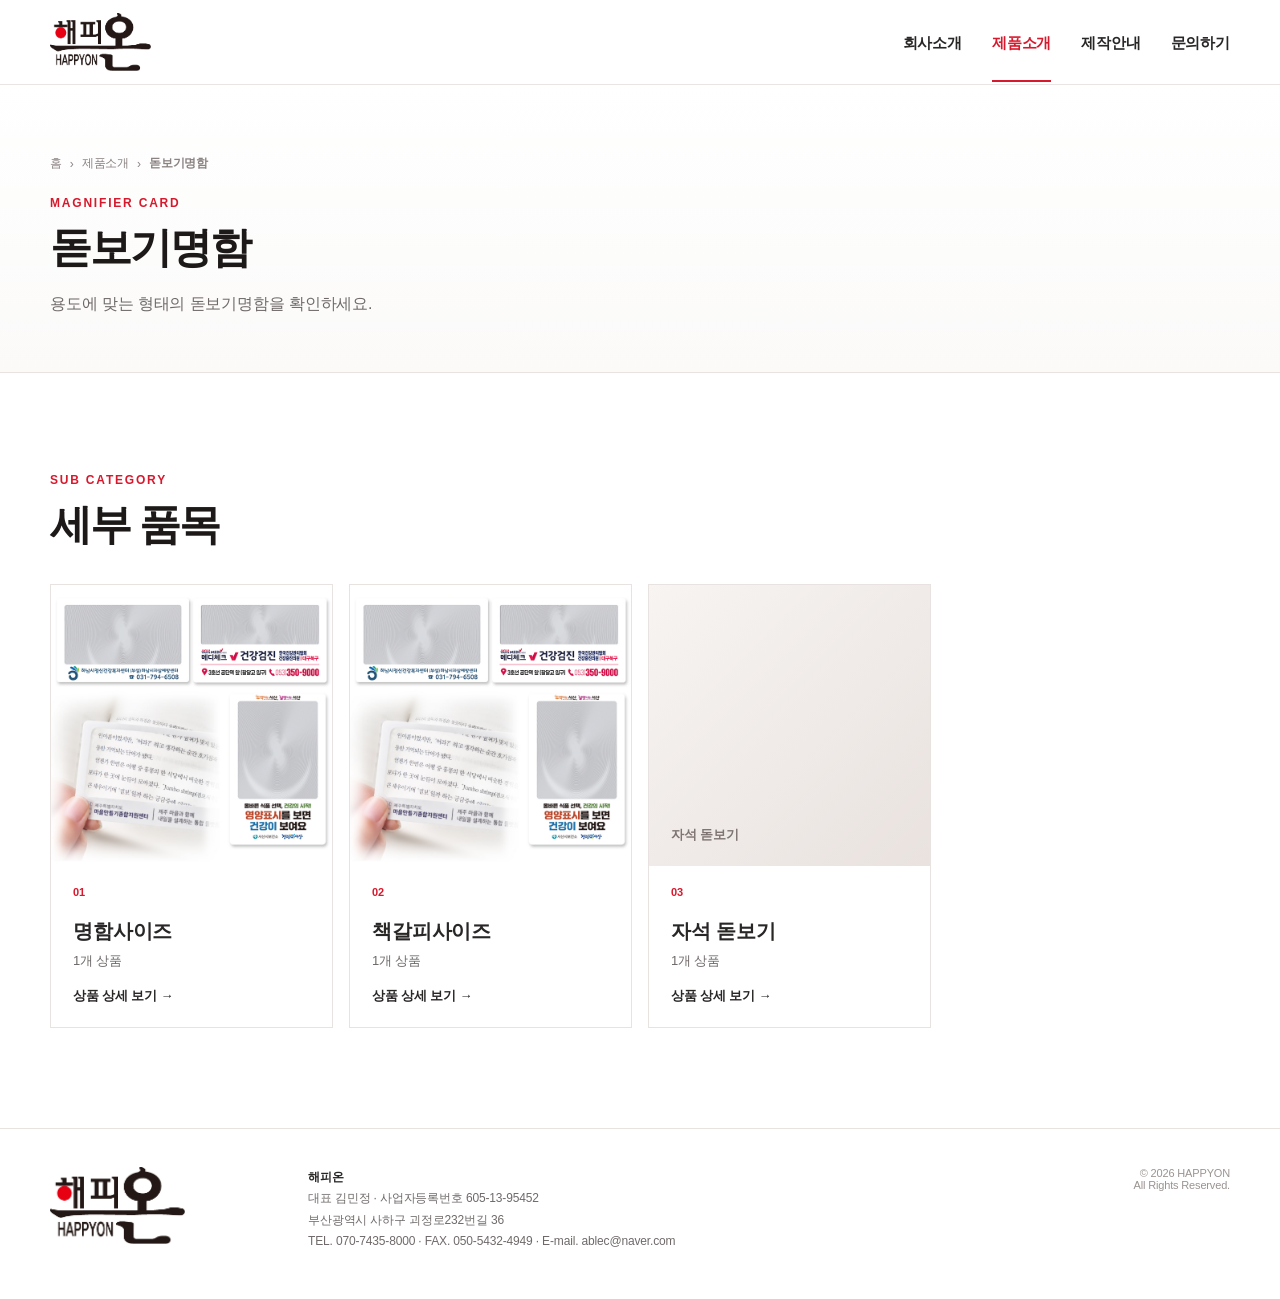
==== category.html @ 455ff4e4 "Add files via upload" ====
<!doctype html>
<html lang="ko">
<head>
  <meta charset="utf-8">
  <meta name="viewport" content="width=device-width,initial-scale=1">
  <title>제품 카테고리 | 해피온</title>
  <meta name="description" content="해피온 제품 카테고리">
  <link rel="icon" href="assets/images/logo.png">
  <link rel="stylesheet" href="assets/css/style.css">
</head>
<body>
<div id="site-header"></div>

<main>
  <section class="sub-hero">
    <div class="container">
      <div class="breadcrumbs" id="breadcrumbs"></div>
      <p class="eyebrow" id="cat-eyebrow">PRODUCTS</p>
      <h1 id="cat-title">제품</h1>
      <p id="cat-desc"></p>
    </div>
  </section>

  <section class="section" id="sub-section">
    <div class="container">
      <div class="section-head">
        <div>
          <p class="eyebrow">SUB CATEGORY</p>
          <h2>세부 품목</h2>
        </div>
      </div>
      <div class="subcategory-grid" id="subcategory-list"></div>
    </div>
  </section>

  <section class="section soft" id="list-section">
    <div class="container">
      <div class="section-head">
        <div>
          <p class="eyebrow">PRODUCT LIST</p>
          <h2 id="list-title">등록 상품</h2>
        </div>
        <a class="text-link" id="back-cat" href="#">전체 세부 품목 보기 →</a>
      </div>
      <div class="product-grid" id="category-products"></div>
    </div>
  </section>
</main>

<div id="site-footer"></div>

<script src="data/seed.js"></script>
<script src="assets/js/app.js"></script>
<script>
(async()=>{
  const d = await H.load();
  H.headerFooter(d.site,'products');

  const cid = H.q('category');
  const sid = H.q('sub');
  const c = d.categories.find(x=>x.id===cid) || d.categories[0];
  const s = (c.subs||[]).find(x=>x.id===sid);

  document.title = (s ? s.label+' | ' : '') + c.label + ' | 해피온';
  document.getElementById('cat-eyebrow').textContent = c.eyebrow || 'PRODUCTS';
  document.getElementById('cat-title').textContent = s ? s.label : c.label;
  document.getElementById('cat-desc').textContent = s
    ? `${c.label} > ${s.label}에 등록된 상품입니다.`
    : c.desc;

  document.getElementById('breadcrumbs').innerHTML =
    `<a href="index.html">홈</a><span>›</span>
     <a href="products.html">제품소개</a><span>›</span>
     ${s
       ? `<a href="category.html?category=${encodeURIComponent(c.id)}">${H.esc(c.label)}</a><span>›</span><strong>${H.esc(s.label)}</strong>`
       : `<strong>${H.esc(c.label)}</strong>`}`;

  const subsec = document.getElementById('sub-section');
  const listsec = document.getElementById('list-section');
  const back = document.getElementById('back-cat');

  if(s){
    // 여러 상품이 있는 세부 품목에서만 이 화면을 사용
    subsec.style.display = 'none';
    listsec.style.display = '';
    back.href = `category.html?category=${encodeURIComponent(c.id)}`;
    document.getElementById('list-title').textContent = s.label;

    const list = d.products.filter(p =>
      p.published !== false &&
      p.category === c.id &&
      p.subcategory === s.id
    );
    document.getElementById('category-products').innerHTML =
      list.map(H.productCard).join('') ||
      '<div class="empty">아직 등록된 상품이 없습니다.</div>';
  }else{
    // 대분류 화면에서는 세부 품목만 보여주고,
    // 상품이 1개면 상세페이지로 바로 연결한다.
    listsec.style.display = 'none';

    document.getElementById('subcategory-list').innerHTML =
      (c.subs||[]).map((x,i)=>{
        const items = d.products.filter(p =>
          p.published !== false &&
          p.category === c.id &&
          p.subcategory === x.id
        );

        const n = items.length;
        const first = items[0];

        let href = '#';
        let actionText = '상품 준비중';

        if(n === 1){
          href = `product.html?id=${encodeURIComponent(first.id)}`;
          actionText = '상품 상세 보기 →';
        }else if(n > 1){
          href = `category.html?category=${encodeURIComponent(c.id)}&sub=${encodeURIComponent(x.id)}`;
          actionText = `${n}개 상품 보기 →`;
        }

        const thumb = first && first.hero_image
          ? `<img src="${H.esc(first.hero_image.replace(/^\//,''))}" alt="${H.esc(x.label)}">`
          : `<div class="subcategory-placeholder"><span>${H.esc(x.label)}</span></div>`;

        return `
          <a class="subcategory-card subcategory-card-with-image ${n===0?'is-empty':''}" href="${href}">
            <div class="subcategory-media">${thumb}</div>
            <div class="subcategory-content">
              <span class="tag">${String(i+1).padStart(2,'0')}</span>
              <h3>${H.esc(x.label)}</h3>
              <span class="count">${n}개 상품</span>
              <span class="subcategory-action">${actionText}</span>
            </div>
          </a>`;
      }).join('');
  }
})();
</script>
</body>
</html>
---- assets/css/style.css ----
:root{
  --ink:#1d1919; --text:#292626; --muted:#6f6a69; --line:#e8e3e1;
  --soft:#f7f5f4; --paper:#fff; --accent:#d7192d; --warm:#2d201e;
  --max:1180px; --shadow:0 18px 50px rgba(35,24,22,.08);
}
*{box-sizing:border-box} html{scroll-behavior:smooth} body{margin:0;font-family:-apple-system,BlinkMacSystemFont,"Segoe UI","Noto Sans KR","Malgun Gothic",sans-serif;color:var(--text);background:#fff;letter-spacing:-.01em} a{text-decoration:none;color:inherit} img{max-width:100%;display:block} button,input,select,textarea{font:inherit}.container{width:min(var(--max),calc(100% - 40px));margin:auto}
.site-header{position:sticky;top:0;z-index:50;background:rgba(255,255,255,.96);backdrop-filter:blur(14px);border-bottom:1px solid rgba(232,227,225,.9)}.header-inner{height:84px;display:flex;align-items:center;justify-content:space-between;gap:28px}.brand img{height:58px;width:auto}.main-nav{display:flex;align-items:center;gap:30px;font-size:15px;font-weight:650}.main-nav a{padding:31px 0 27px;border-bottom:2px solid transparent}.main-nav a:hover,.main-nav a.active{color:var(--accent);border-color:var(--accent)}.mobile-menu{display:none;border:0;background:none;font-size:26px;cursor:pointer}
.eyebrow{font-size:12px;letter-spacing:.15em;font-weight:800;color:var(--accent);margin:0 0 14px}.hero{padding:76px 0 68px;overflow:hidden}.hero-grid{display:grid;grid-template-columns:1.07fr .93fr;gap:64px;align-items:center}.hero h1{font-size:clamp(46px,6vw,78px);line-height:1.06;letter-spacing:-.06em;margin:0;font-weight:780;color:var(--ink)}.hero-desc{font-size:18px;line-height:1.8;color:var(--muted);max-width:630px;margin:26px 0 0}.hero-actions{display:flex;gap:10px;margin-top:32px}.btn{display:inline-flex;align-items:center;justify-content:center;min-height:48px;padding:0 22px;border:1px solid var(--warm);font-weight:700;font-size:14px;transition:.2s}.btn.primary{background:var(--warm);color:#fff}.btn.primary:hover{background:#130d0c}.btn.ghost{background:#fff}.btn.ghost:hover{background:var(--soft)}
.hero-panel{position:relative;min-height:450px;background:var(--soft);border:1px solid var(--line);padding:28px;display:grid;grid-template-columns:1fr 1fr;grid-template-rows:1.2fr .8fr;gap:14px}.hero-panel:after{content:"HAPPYON";position:absolute;right:-12px;bottom:-26px;font-size:86px;font-weight:900;letter-spacing:-.08em;color:rgba(45,32,30,.055)}.hero-tile{background:#fff;border:1px solid var(--line);padding:22px;display:flex;flex-direction:column;justify-content:space-between;min-height:150px}.hero-tile.big{grid-row:1/3}.hero-tile .num{font-size:12px;color:var(--accent);font-weight:800}.hero-tile h3{margin:30px 0 5px;font-size:22px;letter-spacing:-.04em}.hero-tile p{margin:0;color:var(--muted);font-size:13px}.hero-tile.big h3{font-size:30px}.hero-tile.big .circle{width:96px;height:96px;border-radius:50%;border:22px solid var(--warm);position:relative}.hero-tile.big .circle:before{content:"";position:absolute;width:22px;height:22px;border-radius:50%;background:var(--accent);left:-50px;top:15px}
.trust{border-top:1px solid var(--line);border-bottom:1px solid var(--line)}.trust-grid{display:grid;grid-template-columns:repeat(4,1fr)}.trust-item{padding:25px 28px;border-right:1px solid var(--line)}.trust-item:last-child{border-right:0}.trust-item strong{font-size:13px;color:var(--ink);display:block}.trust-item span{display:block;margin-top:7px;color:var(--muted);font-size:13px}
.section{padding:100px 0}.section.soft{background:var(--soft)}.section-head{display:flex;align-items:flex-end;justify-content:space-between;gap:32px;margin-bottom:34px}.section h2,.sub-hero h1{font-size:42px;letter-spacing:-.05em;line-height:1.15;margin:0;color:var(--ink)}.section-intro{margin:0;max-width:580px;color:var(--muted);line-height:1.75}.text-link{font-size:14px;font-weight:750;color:var(--accent);white-space:nowrap}
.category-grid{display:grid;grid-template-columns:repeat(5,1fr);gap:15px}.category-card{background:#fff;border:1px solid var(--line);min-height:255px;padding:24px;display:flex;flex-direction:column;justify-content:space-between;transition:.22s}.category-card:hover{transform:translateY(-4px);box-shadow:var(--shadow);border-color:#d8cfcc}.category-card .index{font-size:12px;font-weight:800;color:var(--accent)}.category-card h3{font-size:22px;margin:40px 0 7px;letter-spacing:-.04em}.category-card p{font-size:13px;line-height:1.6;color:var(--muted);margin:0}.category-card .arrow{margin-top:22px;font-weight:800}
.about-grid{display:grid;grid-template-columns:.85fr 1.15fr;gap:80px;align-items:start}.about-number{font-size:86px;font-weight:850;letter-spacing:-.08em;color:var(--warm);line-height:1}.about-number small{display:block;font-size:13px;letter-spacing:.12em;color:var(--accent);margin-bottom:12px}.about-copy p{font-size:18px;line-height:1.9;margin:0;color:#4b4544}.about-copy p+p{margin-top:14px}.info-list{margin-top:34px;border-top:1px solid var(--line)}.info-row{display:grid;grid-template-columns:130px 1fr;border-bottom:1px solid var(--line);padding:15px 0;font-size:14px}.info-row dt{font-weight:750}.info-row dd{margin:0;color:var(--muted)}
.sub-hero{padding:70px 0 54px;border-bottom:1px solid var(--line);background:linear-gradient(180deg,#fff,#fbfaf9)}.sub-hero p:last-child{max-width:680px;color:var(--muted);line-height:1.75;margin:18px 0 0}.breadcrumbs{display:flex;align-items:center;gap:8px;flex-wrap:wrap;font-size:12px;color:#8a8381;margin-bottom:24px}.breadcrumbs a:hover{color:var(--accent)}
.products-toolbar{display:flex;gap:12px;align-items:center;justify-content:space-between;margin-bottom:26px}.search-box{position:relative;max-width:370px;width:100%}.search-box input{width:100%;height:46px;border:1px solid var(--line);padding:0 15px;background:#fff;outline:none}.search-box input:focus{border-color:#b8aba7}.product-count{font-size:13px;color:var(--muted)}
.product-grid{display:grid;grid-template-columns:repeat(3,1fr);gap:20px}.product-card{border:1px solid var(--line);background:#fff;transition:.22s;overflow:hidden}.product-card:hover{transform:translateY(-3px);box-shadow:var(--shadow)}.product-media{aspect-ratio:1/1;background:#f2efed;overflow:hidden;position:relative;display:flex;align-items:center;justify-content:center}.product-media img{width:100%;height:100%;object-fit:contain;background:#fff}.product-placeholder{width:100%;height:100%;display:flex;align-items:flex-end;padding:22px;background:linear-gradient(135deg,#f7f4f2,#e9e2df);color:#7e7471;font-weight:800;font-size:13px;letter-spacing:.02em}.product-placeholder:before{content:"";position:absolute;width:74px;height:74px;border:17px solid rgba(45,32,30,.12);border-radius:50%;top:26px;right:26px}.product-body{padding:20px}.product-meta{font-size:11px;letter-spacing:.09em;font-weight:800;color:var(--accent);text-transform:uppercase}.product-body h3{font-size:20px;letter-spacing:-.035em;margin:9px 0 7px}.product-body p{color:var(--muted);font-size:13px;line-height:1.65;margin:0}.card-arrow{display:block;margin-top:18px;font-size:13px;font-weight:800}
.subcategory-grid{display:grid;grid-template-columns:repeat(4,1fr);gap:16px}.subcategory-card{min-height:200px;padding:22px;border:1px solid var(--line);background:#fff;display:flex;flex-direction:column;justify-content:space-between;transition:.2s}.subcategory-card:hover{transform:translateY(-3px);box-shadow:var(--shadow)}.subcategory-card .tag{font-size:11px;color:var(--accent);font-weight:800}.subcategory-card h3{font-size:20px;margin:32px 0 5px}.subcategory-card .count{font-size:13px;color:var(--muted)}
.detail-wrap{padding:54px 0 84px}.detail-top{display:grid;grid-template-columns:1.05fr .95fr;gap:62px;align-items:start}.detail-main-image{aspect-ratio:1/1;background:#f3f0ee;border:1px solid var(--line);display:flex;align-items:center;justify-content:center;overflow:hidden;position:relative}.detail-main-image img{width:100%;height:100%;object-fit:contain;background:#fff}.detail-info h1{font-size:44px;letter-spacing:-.05em;line-height:1.15;margin:0}.detail-summary{font-size:17px;line-height:1.75;color:var(--muted);margin:17px 0 0}.quick-spec{margin-top:30px;border-top:1px solid var(--line)}.quick-row{display:grid;grid-template-columns:135px 1fr;padding:14px 0;border-bottom:1px solid var(--line);font-size:14px}.quick-row strong{font-weight:750}.quick-row span{color:var(--muted)}.order-note{margin-top:14px;font-size:12px;color:#8a8381;line-height:1.6}.gallery{display:grid;grid-template-columns:1fr;gap:0;margin:72px auto 0;max-width:860px}.gallery img{display:block;width:100%;height:auto;max-height:none;object-fit:initial;background:#fff;border:0}.detail-section{margin-top:72px}.detail-section h2{font-size:30px;margin:0 0 25px;letter-spacing:-.04em}.feature-grid{display:grid;grid-template-columns:repeat(3,1fr);gap:14px}.feature-card{border:1px solid var(--line);padding:22px;background:#fff}.feature-card h3{font-size:17px;margin:0 0 8px}.feature-card p{font-size:13px;color:var(--muted);line-height:1.65;margin:0}.spec-table{border-top:1px solid var(--line)}.spec-table .row{display:grid;grid-template-columns:180px 1fr;padding:16px 0;border-bottom:1px solid var(--line);font-size:14px}.spec-table strong{font-weight:750}.spec-table span{color:var(--muted);white-space:pre-wrap}.set-box{background:var(--soft);border:1px solid var(--line);padding:30px}.set-box h3{margin:0 0 10px;font-size:21px}.set-box p{margin:0;color:var(--muted);line-height:1.7}.set-items{margin:18px 0 0;padding:0;list-style:none;display:flex;flex-wrap:wrap;gap:8px}.set-items li{padding:8px 12px;background:#fff;border:1px solid var(--line);font-size:13px}.related-grid{display:grid;grid-template-columns:repeat(4,1fr);gap:14px}
.process-grid{display:grid;grid-template-columns:repeat(4,1fr);border:1px solid var(--line);background:var(--line);gap:1px}.process-item{background:#fff;padding:28px;min-height:210px}.process-item .step{font-size:12px;color:var(--accent);font-weight:850}.process-item h3{margin:36px 0 8px;font-size:19px}.process-item p{margin:0;color:var(--muted);font-size:13px;line-height:1.7}
.contact-card{background:var(--warm);color:#fff;padding:48px;display:grid;grid-template-columns:1fr 1fr;gap:50px}.contact-card .eyebrow{color:#ff6878}.contact-card h2{color:#fff}.contact-card p{color:#d7cecb;line-height:1.75}.contact-list{display:grid;gap:12px;align-content:center}.contact-row{display:grid;grid-template-columns:90px 1fr;padding-bottom:12px;border-bottom:1px solid rgba(255,255,255,.14);font-size:14px}.contact-row strong{color:#fff}.contact-row span,.contact-row a{color:#ddd3d0}
.empty{border:1px dashed #cfc6c3;background:#faf9f8;padding:45px;text-align:center;color:var(--muted);grid-column:1/-1}.site-footer{border-top:1px solid var(--line);padding:38px 0 46px;background:#fff}.footer-grid{display:grid;grid-template-columns:220px 1fr auto;gap:38px;align-items:start}.footer-logo{width:135px}.footer-info{font-size:12px;color:var(--muted);line-height:1.8}.footer-info strong{color:var(--text)}.copyright{font-size:11px;color:#9a9390;text-align:right}.admin-note{padding:14px 16px;background:#fff8e8;border:1px solid #f0dfb0;font-size:13px;line-height:1.7;color:#6c5832}
@media(max-width:980px){.category-grid{grid-template-columns:repeat(3,1fr)}.subcategory-grid{grid-template-columns:repeat(3,1fr)}.hero-grid,.about-grid,.detail-top{grid-template-columns:1fr;gap:42px}.hero-panel{min-height:360px}.product-grid{grid-template-columns:repeat(2,1fr)}.related-grid{grid-template-columns:repeat(2,1fr)}.process-grid{grid-template-columns:repeat(2,1fr)}.footer-grid{grid-template-columns:180px 1fr}.copyright{grid-column:1/-1;text-align:left}.contact-card{grid-template-columns:1fr}}
@media(max-width:720px){.container{width:min(var(--max),calc(100% - 28px))}.header-inner{height:70px}.brand img{height:47px}.mobile-menu{display:block}.main-nav{display:none;position:absolute;top:70px;left:0;right:0;background:#fff;border-bottom:1px solid var(--line);padding:18px 20px;flex-direction:column;align-items:flex-start;gap:4px}.main-nav.open{display:flex}.main-nav a{padding:10px 0;border:0;width:100%}.hero{padding:50px 0}.hero h1{font-size:44px}.hero-desc{font-size:16px}.hero-panel{grid-template-columns:1fr 1fr;padding:18px;min-height:320px}.hero-tile.big{grid-row:auto;grid-column:1/3}.hero-tile.big .circle{width:64px;height:64px;border-width:14px}.hero-tile.big .circle:before{width:15px;height:15px;left:-34px}.trust-grid{grid-template-columns:1fr 1fr}.trust-item:nth-child(2){border-right:0}.trust-item:nth-child(-n+2){border-bottom:1px solid var(--line)}.section{padding:70px 0}.section-head{align-items:flex-start;flex-direction:column}.section h2,.sub-hero h1{font-size:34px}.category-grid,.subcategory-grid,.product-grid{grid-template-columns:1fr}.about-number{font-size:68px}.info-row{grid-template-columns:105px 1fr}.products-toolbar{align-items:flex-start;flex-direction:column}.feature-grid,.related-grid,.process-grid{grid-template-columns:1fr}.detail-info h1{font-size:36px}.quick-row,.spec-table .row{grid-template-columns:115px 1fr}.contact-card{padding:30px 24px}.footer-grid{grid-template-columns:1fr}.footer-logo{width:120px}}

/* product display fix */
@media(max-width:720px){.gallery{max-width:100%;margin-top:48px}.product-media{aspect-ratio:1/1}}


/* Direct subcategory -> detail navigation + 1:1 subcategory thumbnails */
.subcategory-card-with-image{
  min-height:0;
  padding:0;
  display:block;
  overflow:hidden;
}
.subcategory-media{
  aspect-ratio:1/1;
  width:100%;
  background:#f2efed;
  overflow:hidden;
  display:flex;
  align-items:center;
  justify-content:center;
  position:relative;
}
.subcategory-media img{
  display:block;
  width:100%;
  height:100%;
  object-fit:contain;
  background:#fff;
}
.subcategory-placeholder{
  width:100%;
  height:100%;
  display:flex;
  align-items:flex-end;
  padding:22px;
  background:linear-gradient(135deg,#f7f4f2,#e9e2df);
  color:#7e7471;
  font-weight:800;
  font-size:13px;
}
.subcategory-content{
  padding:20px 22px 22px;
}
.subcategory-card-with-image .tag{
  display:block;
  margin-bottom:20px;
}
.subcategory-card-with-image h3{
  margin:0 0 7px;
  font-size:20px;
}
.subcategory-card-with-image .count{
  display:block;
}
.subcategory-action{
  display:block;
  margin-top:17px;
  font-size:13px;
  font-weight:800;
  color:var(--text);
}
.subcategory-card.is-empty{
  pointer-events:none;
  opacity:.58;
}
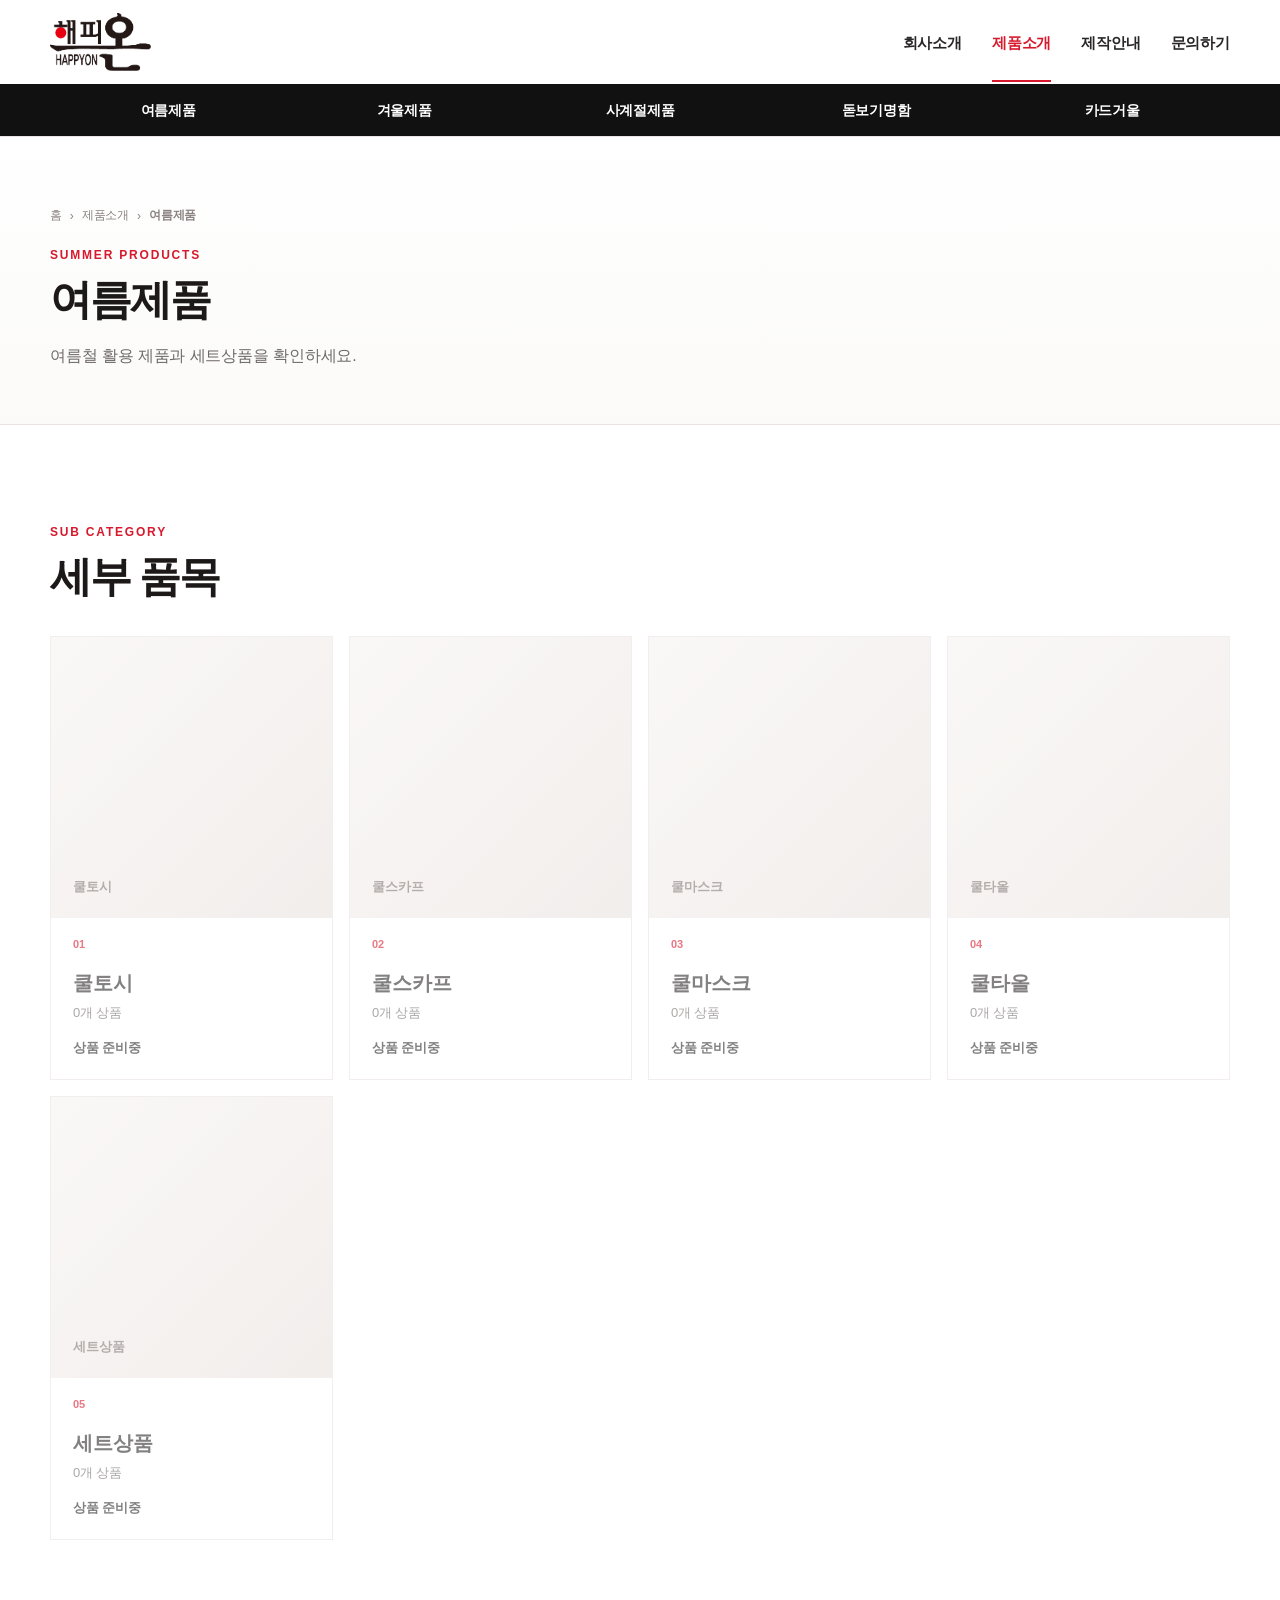
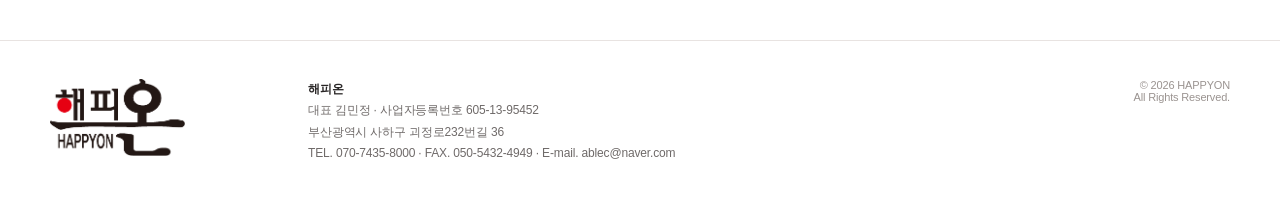
==== commit 006f2d75: "Add files via upload" ====
--- a/category.html
+++ b/category.html
@@ -54,6 +54,13 @@
 <script>
 (async()=>{
   const d = await H.load();
+
+  let categoryThumbs = {};
+  try{
+    const r = await fetch(`data/category-thumbnails.json?ts=${Date.now()}`, {cache:'no-store'});
+    if(r.ok) categoryThumbs = await r.json();
+  }catch(e){}
+
   H.headerFooter(d.site,'products');
 
   const cid = H.q('category');
@@ -121,8 +128,12 @@
           actionText = `${n}개 상품 보기 →`;
         }
 
-        const thumb = first && first.hero_image
-          ? `<img src="${H.esc(first.hero_image.replace(/^\//,''))}" alt="${H.esc(x.label)}">`
+        const thumbKey = `${c.id}_${x.id}`.replace(/-/g,'_');
+        const customThumb = categoryThumbs[thumbKey] || '';
+        const thumbSrc = customThumb || (first && first.hero_image ? first.hero_image : '');
+
+        const thumb = thumbSrc
+          ? `<img src="${H.esc(thumbSrc.replace(/^\//,''))}" alt="${H.esc(x.label)}">`
           : `<div class="subcategory-placeholder"><span>${H.esc(x.label)}</span></div>`;
 
         return `
--- a/assets/css/style.css
+++ b/assets/css/style.css
@@ -87,3 +87,787 @@
   pointer-events:none;
   opacity:.58;
 }
+
+/* Homepage admin-editable category image cards */
+#home-categories.category-grid{
+  grid-template-columns:repeat(5,1fr);
+  gap:16px;
+}
+
+.home-category-card{
+  display:flex;
+  flex-direction:column;
+  position:relative;
+  overflow:hidden;
+  border:1px solid var(--line);
+  background:#fff;
+  color:var(--text);
+  min-width:0;
+  transition:transform .22s ease, box-shadow .22s ease;
+}
+
+.home-category-card:hover{
+  transform:translateY(-3px);
+  box-shadow:var(--shadow);
+}
+
+.home-category-image{
+  position:relative;
+  inset:auto;
+  display:block;
+  width:100%;
+  aspect-ratio:1/1;
+  height:auto;
+  object-fit:cover;
+  background:#f3efed;
+  transition:transform .3s ease;
+}
+
+.home-category-card:hover .home-category-image{
+  transform:scale(1.02);
+}
+
+.home-category-shade{
+  display:none;
+}
+
+.home-category-content{
+  position:relative;
+  z-index:1;
+  min-height:205px;
+  padding:20px 22px 22px;
+  display:flex;
+  flex-direction:column;
+  justify-content:flex-start;
+  background:#fff;
+  color:var(--text);
+}
+
+.home-category-top{
+  display:block;
+  margin-bottom:24px;
+  font-size:12px;
+  font-weight:900;
+  letter-spacing:.06em;
+  color:var(--accent);
+}
+
+.home-category-bottom{
+  display:flex;
+  flex-direction:column;
+  flex:1;
+}
+
+.home-category-bottom h3{
+  margin:0 0 9px;
+  font-size:22px;
+  line-height:1.25;
+  letter-spacing:-.04em;
+  color:var(--text);
+}
+
+.home-category-bottom p{
+  margin:0;
+  font-size:13px;
+  line-height:1.65;
+  color:var(--muted);
+}
+
+.home-category-link{
+  display:block;
+  margin-top:auto;
+  padding-top:20px;
+  font-size:13px;
+  font-weight:800;
+  color:var(--text);
+}
+
+.home-category-card.no-image::before{
+  content:"";
+  display:block;
+  width:100%;
+  aspect-ratio:1/1;
+  background:#f3efed;
+}
+
+.home-category-card.no-image .home-category-content{
+  min-height:205px;
+}
+
+.home-category-card.no-image .home-category-top{
+  color:var(--accent);
+}
+.home-category-card.no-image .home-category-bottom h3,
+.home-category-card.no-image .home-category-link{
+  color:var(--text);
+}
+.home-category-card.no-image .home-category-bottom p{
+  color:var(--muted);
+}
+
+@media(max-width:1100px){
+  #home-categories.category-grid{
+    grid-template-columns:repeat(3,1fr);
+  }
+}
+
+@media(max-width:720px){
+  #home-categories.category-grid{
+    grid-template-columns:1fr 1fr;
+  }
+}
+
+@media(max-width:520px){
+  #home-categories.category-grid{
+    grid-template-columns:1fr;
+  }
+}
+
+
+/* Main 4-page product carousel */
+.hero-carousel{
+  position:relative;
+  padding:0;
+  overflow:hidden;
+  background:#fff;
+}
+.hero-slide{
+  display:none;
+  padding:76px 0 92px;
+}
+.hero-slide.active{
+  display:block;
+}
+.hero-products-page{
+  min-height:500px;
+}
+.hero-products-head{
+  display:flex;
+  align-items:flex-end;
+  justify-content:space-between;
+  gap:32px;
+  margin-bottom:28px;
+}
+.hero-products-head h2{
+  margin:0;
+  font-size:clamp(34px,4vw,50px);
+  line-height:1.12;
+  letter-spacing:-.05em;
+  color:var(--ink);
+}
+.hero-product-grid{
+  display:grid;
+  gap:20px;
+}
+.hero-product-grid-2{
+  grid-template-columns:repeat(2,minmax(0,1fr));
+}
+.hero-product-grid-3{
+  grid-template-columns:repeat(3,minmax(0,1fr));
+}
+.hero-feature-card{
+  display:grid;
+  grid-template-columns:minmax(0,1.18fr) minmax(180px,.82fr);
+  min-height:360px;
+  background:#fff;
+  border:1px solid var(--line);
+  overflow:hidden;
+  transition:transform .2s ease, box-shadow .2s ease;
+}
+.hero-product-grid-3 .hero-feature-card{
+  display:flex;
+  flex-direction:column;
+  min-height:0;
+}
+.hero-feature-card:hover{
+  transform:translateY(-3px);
+  box-shadow:var(--shadow);
+}
+.hero-feature-media{
+  min-width:0;
+  aspect-ratio:1/1;
+  background:#f2efed;
+  display:flex;
+  align-items:center;
+  justify-content:center;
+  overflow:hidden;
+}
+.hero-product-grid-2 .hero-feature-media{
+  aspect-ratio:auto;
+  min-height:360px;
+}
+.hero-feature-media img{
+  width:100%;
+  height:100%;
+  object-fit:cover;
+  display:block;
+}
+.hero-feature-placeholder{
+  font-size:26px;
+  font-weight:900;
+  letter-spacing:.05em;
+  color:#c8bfbc;
+}
+.hero-feature-copy{
+  padding:26px 24px;
+  display:flex;
+  flex-direction:column;
+  justify-content:flex-end;
+  background:#fff;
+}
+.hero-feature-copy>span{
+  margin-bottom:auto;
+  padding-bottom:28px;
+  color:var(--accent);
+  font-size:11px;
+  font-weight:900;
+  letter-spacing:.09em;
+}
+.hero-feature-copy h3{
+  margin:0 0 8px;
+  font-size:24px;
+  line-height:1.25;
+  letter-spacing:-.04em;
+  color:var(--ink);
+}
+.hero-feature-copy p{
+  margin:0;
+  color:var(--muted);
+  font-size:13px;
+  line-height:1.65;
+}
+.hero-feature-copy strong{
+  display:block;
+  margin-top:18px;
+  font-size:13px;
+  color:var(--ink);
+}
+.hero-product-grid-3 .hero-feature-copy{
+  min-height:180px;
+}
+.hero-product-grid-3 .hero-feature-media{
+  aspect-ratio:1/1;
+}
+.hero-feature-empty{
+  pointer-events:none;
+}
+.hero-feature-empty .hero-feature-media{
+  background:linear-gradient(135deg,#f5f1ef,#ebe4e1);
+}
+.hero-feature-empty .hero-feature-copy{
+  opacity:.65;
+}
+.hero-carousel-controls{
+  position:absolute;
+  left:50%;
+  bottom:26px;
+  transform:translateX(-50%);
+  z-index:20;
+  display:flex;
+  align-items:center;
+  gap:14px;
+  padding:7px 11px;
+  border:1px solid var(--line);
+  background:rgba(255,255,255,.92);
+  backdrop-filter:blur(8px);
+}
+.hero-arrow{
+  border:0;
+  background:transparent;
+  padding:3px 5px;
+  cursor:pointer;
+  color:var(--ink);
+  font-size:18px;
+  line-height:1;
+}
+.hero-dots{
+  display:flex;
+  align-items:center;
+  gap:7px;
+}
+.hero-dot{
+  width:7px;
+  height:7px;
+  padding:0;
+  border:0;
+  border-radius:50%;
+  background:#cfc7c4;
+  cursor:pointer;
+}
+.hero-dot.active{
+  width:20px;
+  border-radius:10px;
+  background:var(--accent);
+}
+
+@media(max-width:900px){
+  .hero-product-grid-2,
+  .hero-product-grid-3{
+    grid-template-columns:1fr 1fr;
+  }
+  .hero-product-grid-3 .hero-feature-card:last-child{
+    grid-column:1/-1;
+    max-width:50%;
+    width:100%;
+    justify-self:center;
+  }
+  .hero-product-grid-2 .hero-feature-card{
+    display:flex;
+    flex-direction:column;
+  }
+  .hero-product-grid-2 .hero-feature-media{
+    min-height:0;
+    aspect-ratio:1/1;
+  }
+}
+@media(max-width:620px){
+  .hero-slide{
+    padding:54px 0 86px;
+  }
+  .hero-product-grid-2,
+  .hero-product-grid-3{
+    grid-template-columns:1fr;
+  }
+  .hero-product-grid-3 .hero-feature-card:last-child{
+    grid-column:auto;
+    max-width:none;
+  }
+  .hero-products-page{
+    min-height:0;
+  }
+}
+/* Main slider: fixed equal-height redesign */
+.hero-carousel{
+  position:relative;
+  height:680px;
+  min-height:680px;
+  overflow:hidden;
+}
+
+.hero-slide{
+  display:none;
+  height:680px;
+  min-height:680px;
+  box-sizing:border-box;
+  padding:58px 0 78px;
+  overflow:hidden;
+}
+
+.hero-slide.active{
+  display:block;
+}
+
+.hero-slide > .container{
+  height:544px;
+  min-height:544px;
+  box-sizing:border-box;
+}
+
+/* 1페이지 */
+.hero-slide:first-child .hero-grid{
+  height:544px;
+  min-height:544px;
+  align-items:center;
+}
+
+/* 2~4페이지 */
+.hero-products-page{
+  height:544px;
+  min-height:544px;
+  display:flex;
+  flex-direction:column;
+}
+
+.hero-products-head{
+  flex:0 0 auto;
+  margin-bottom:20px;
+}
+
+.hero-products-head h2{
+  font-size:clamp(30px,3.4vw,46px);
+}
+
+/* 상품 영역은 남은 높이 안에만 들어오게 */
+.hero-product-grid{
+  flex:1 1 auto;
+  min-height:0;
+  align-items:stretch;
+}
+
+/* 2페이지: 2개는 크게 */
+.hero-product-grid-2{
+  grid-template-columns:repeat(2,minmax(0,1fr));
+  height:430px;
+}
+
+.hero-product-grid-2 .hero-feature-card{
+  display:grid;
+  grid-template-columns:1.05fr .95fr;
+  height:430px;
+  min-height:430px;
+}
+
+.hero-product-grid-2 .hero-feature-media{
+  min-height:0;
+  height:430px;
+  aspect-ratio:auto;
+}
+
+.hero-product-grid-2 .hero-feature-copy{
+  padding:24px 22px;
+}
+
+/* 3·4페이지: 3개를 같은 높이 안에 맞추는 컴팩트 카드 */
+.hero-product-grid-3{
+  grid-template-columns:repeat(3,minmax(0,1fr));
+  height:430px;
+  gap:18px;
+}
+
+.hero-product-grid-3 .hero-feature-card{
+  display:flex;
+  flex-direction:column;
+  height:430px;
+  min-height:430px;
+  overflow:hidden;
+}
+
+.hero-product-grid-3 .hero-feature-media{
+  flex:0 0 275px;
+  width:100%;
+  height:275px;
+  aspect-ratio:auto;
+}
+
+.hero-product-grid-3 .hero-feature-media img{
+  width:100%;
+  height:100%;
+  object-fit:cover;
+}
+
+.hero-product-grid-3 .hero-feature-copy{
+  flex:1 1 auto;
+  min-height:0;
+  padding:17px 18px 16px;
+  justify-content:flex-start;
+}
+
+.hero-product-grid-3 .hero-feature-copy>span{
+  margin:0 0 8px;
+  padding:0;
+  font-size:10px;
+}
+
+.hero-product-grid-3 .hero-feature-copy h3{
+  margin:0 0 5px;
+  font-size:19px;
+  line-height:1.22;
+}
+
+.hero-product-grid-3 .hero-feature-copy p{
+  display:-webkit-box;
+  -webkit-line-clamp:2;
+  -webkit-box-orient:vertical;
+  overflow:hidden;
+  font-size:12px;
+  line-height:1.5;
+}
+
+.hero-product-grid-3 .hero-feature-copy strong{
+  margin-top:auto;
+  padding-top:8px;
+  font-size:12px;
+}
+
+/* 페이지 점 위치도 모든 페이지에서 동일 */
+.hero-carousel-controls{
+  bottom:22px;
+}
+
+/* 태블릿에서는 높이 고정을 유지하면서 3개 카드도 한 줄 */
+@media(max-width:1000px) and (min-width:721px){
+  .hero-carousel,
+  .hero-slide{
+    height:650px;
+    min-height:650px;
+  }
+  .hero-slide > .container,
+  .hero-slide:first-child .hero-grid,
+  .hero-products-page{
+    height:514px;
+    min-height:514px;
+  }
+  .hero-product-grid-2,
+  .hero-product-grid-3{
+    height:400px;
+  }
+  .hero-product-grid-2 .hero-feature-card{
+    height:400px;
+    min-height:400px;
+  }
+  .hero-product-grid-2 .hero-feature-media{
+    height:400px;
+  }
+  .hero-product-grid-3 .hero-feature-card{
+    height:400px;
+    min-height:400px;
+  }
+  .hero-product-grid-3 .hero-feature-media{
+    flex-basis:245px;
+    height:245px;
+  }
+}
+
+/* 모바일은 한 화면에 자연스럽게 보이도록 높이 고정 해제 */
+@media(max-width:720px){
+  .hero-carousel,
+  .hero-slide{
+    height:auto;
+    min-height:0;
+    overflow:visible;
+  }
+  .hero-slide{
+    padding:48px 0 76px;
+  }
+  .hero-slide > .container,
+  .hero-slide:first-child .hero-grid,
+  .hero-products-page{
+    height:auto;
+    min-height:0;
+  }
+  .hero-product-grid-2,
+  .hero-product-grid-3{
+    grid-template-columns:1fr;
+    height:auto;
+  }
+  .hero-product-grid-2 .hero-feature-card,
+  .hero-product-grid-3 .hero-feature-card{
+    height:auto;
+    min-height:0;
+  }
+  .hero-product-grid-2 .hero-feature-media,
+  .hero-product-grid-3 .hero-feature-media{
+    height:auto;
+    min-height:0;
+    flex-basis:auto;
+    aspect-ratio:1/1;
+  }
+}
+
+
+/* Shop-style major / sub category navigation */
+.shop-category-bar{
+  position:relative;
+  z-index:60;
+  height:52px;
+  background:#111;
+  border-top:1px solid #111;
+}
+
+.shop-category-inner{
+  height:52px;
+}
+
+.shop-category-nav{
+  display:grid;
+  grid-template-columns:repeat(5,minmax(0,1fr));
+  height:52px;
+}
+
+.shop-category-item{
+  position:relative;
+  min-width:0;
+}
+
+.shop-category-main{
+  height:52px;
+  display:flex;
+  align-items:center;
+  justify-content:center;
+  padding:0 16px;
+  color:#fff;
+  font-size:14px;
+  font-weight:750;
+  letter-spacing:-.02em;
+  white-space:nowrap;
+  transition:background .18s ease,color .18s ease;
+}
+
+.shop-category-item:hover .shop-category-main,
+.shop-category-item.active .shop-category-main{
+  background:#292323;
+  color:#ff5a69;
+}
+
+.shop-category-dropdown{
+  position:absolute;
+  top:100%;
+  left:0;
+  width:100%;
+  min-width:190px;
+  padding:10px 0;
+  background:#fff;
+  border:1px solid var(--line);
+  border-top:0;
+  box-shadow:0 18px 36px rgba(25,18,17,.14);
+  opacity:0;
+  visibility:hidden;
+  transform:translateY(7px);
+  transition:opacity .16s ease,transform .16s ease,visibility .16s ease;
+  z-index:100;
+}
+
+.shop-category-item:hover .shop-category-dropdown,
+.shop-category-item:focus-within .shop-category-dropdown{
+  opacity:1;
+  visibility:visible;
+  transform:translateY(0);
+}
+
+.shop-category-dropdown a{
+  display:block;
+  padding:11px 18px;
+  color:var(--text);
+  font-size:13px;
+  font-weight:600;
+  line-height:1.35;
+  background:#fff;
+  transition:background .15s ease,color .15s ease,padding .15s ease;
+}
+
+.shop-category-dropdown a:hover{
+  padding-left:22px;
+  background:var(--soft);
+  color:var(--accent);
+}
+
+/* 카테고리 바가 추가된 뒤 메인 슬라이드 내부 여백을 균형 있게 조정 */
+.hero-slide{
+  padding-top:66px;
+  padding-bottom:70px;
+}
+
+/* Mobile: hover dropdown 대신 대카테고리를 가로 스크롤로 사용 */
+@media(max-width:720px){
+  .site-header{
+    position:sticky;
+    top:0;
+  }
+
+  .shop-category-bar,
+  .shop-category-inner{
+    height:46px;
+  }
+
+  .shop-category-inner{
+    width:100%;
+  }
+
+  .shop-category-nav{
+    display:flex;
+    height:46px;
+    overflow-x:auto;
+    scrollbar-width:none;
+    padding:0 14px;
+  }
+
+  .shop-category-nav::-webkit-scrollbar{
+    display:none;
+  }
+
+  .shop-category-item{
+    flex:0 0 auto;
+  }
+
+  .shop-category-main{
+    height:46px;
+    padding:0 16px;
+    font-size:13px;
+  }
+
+  .shop-category-dropdown{
+    display:none;
+  }
+
+  .hero-slide{
+    padding-top:54px;
+    padding-bottom:76px;
+  }
+}
+
+/* Main slider product thumbnails: show full 1:1 image without cropping */
+.hero-feature-media{
+  background:#fff;
+}
+.hero-feature-media img{
+  width:100%;
+  height:100%;
+  object-fit:contain !important;
+  object-position:center;
+  background:#fff;
+}
+
+/* Page 2 product cards: keep text grouped and vertically centered */
+.hero-product-grid-2 .hero-feature-copy{
+  padding:32px 28px;
+  justify-content:center;
+  align-items:flex-start;
+}
+
+.hero-product-grid-2 .hero-feature-copy>span{
+  margin:0 0 14px;
+  padding:0;
+  font-size:11px;
+  line-height:1.2;
+}
+
+.hero-product-grid-2 .hero-feature-copy h3{
+  margin:0 0 10px;
+  font-size:27px;
+  line-height:1.2;
+}
+
+.hero-product-grid-2 .hero-feature-copy p{
+  margin:0;
+  font-size:13px;
+  line-height:1.65;
+}
+
+.hero-product-grid-2 .hero-feature-copy strong{
+  margin-top:20px;
+  padding:0;
+  font-size:13px;
+}
+
+/* Related set products on product detail */
+.linked-set-products{
+  margin-top:34px;
+}
+.linked-set-products:first-child{
+  margin-top:0;
+}
+.related-set-grid{
+  display:grid;
+  grid-template-columns:repeat(3,minmax(0,1fr));
+  gap:18px;
+}
+.related-set-grid .product-card{
+  min-width:0;
+}
+.related-set-grid .product-media{
+  aspect-ratio:1/1;
+}
+.related-set-grid .product-media img{
+  object-fit:contain;
+}
+
+@media(max-width:900px){
+  .related-set-grid{
+    grid-template-columns:repeat(2,minmax(0,1fr));
+  }
+}
+@media(max-width:620px){
+  .related-set-grid{
+    grid-template-columns:1fr;
+  }
+}
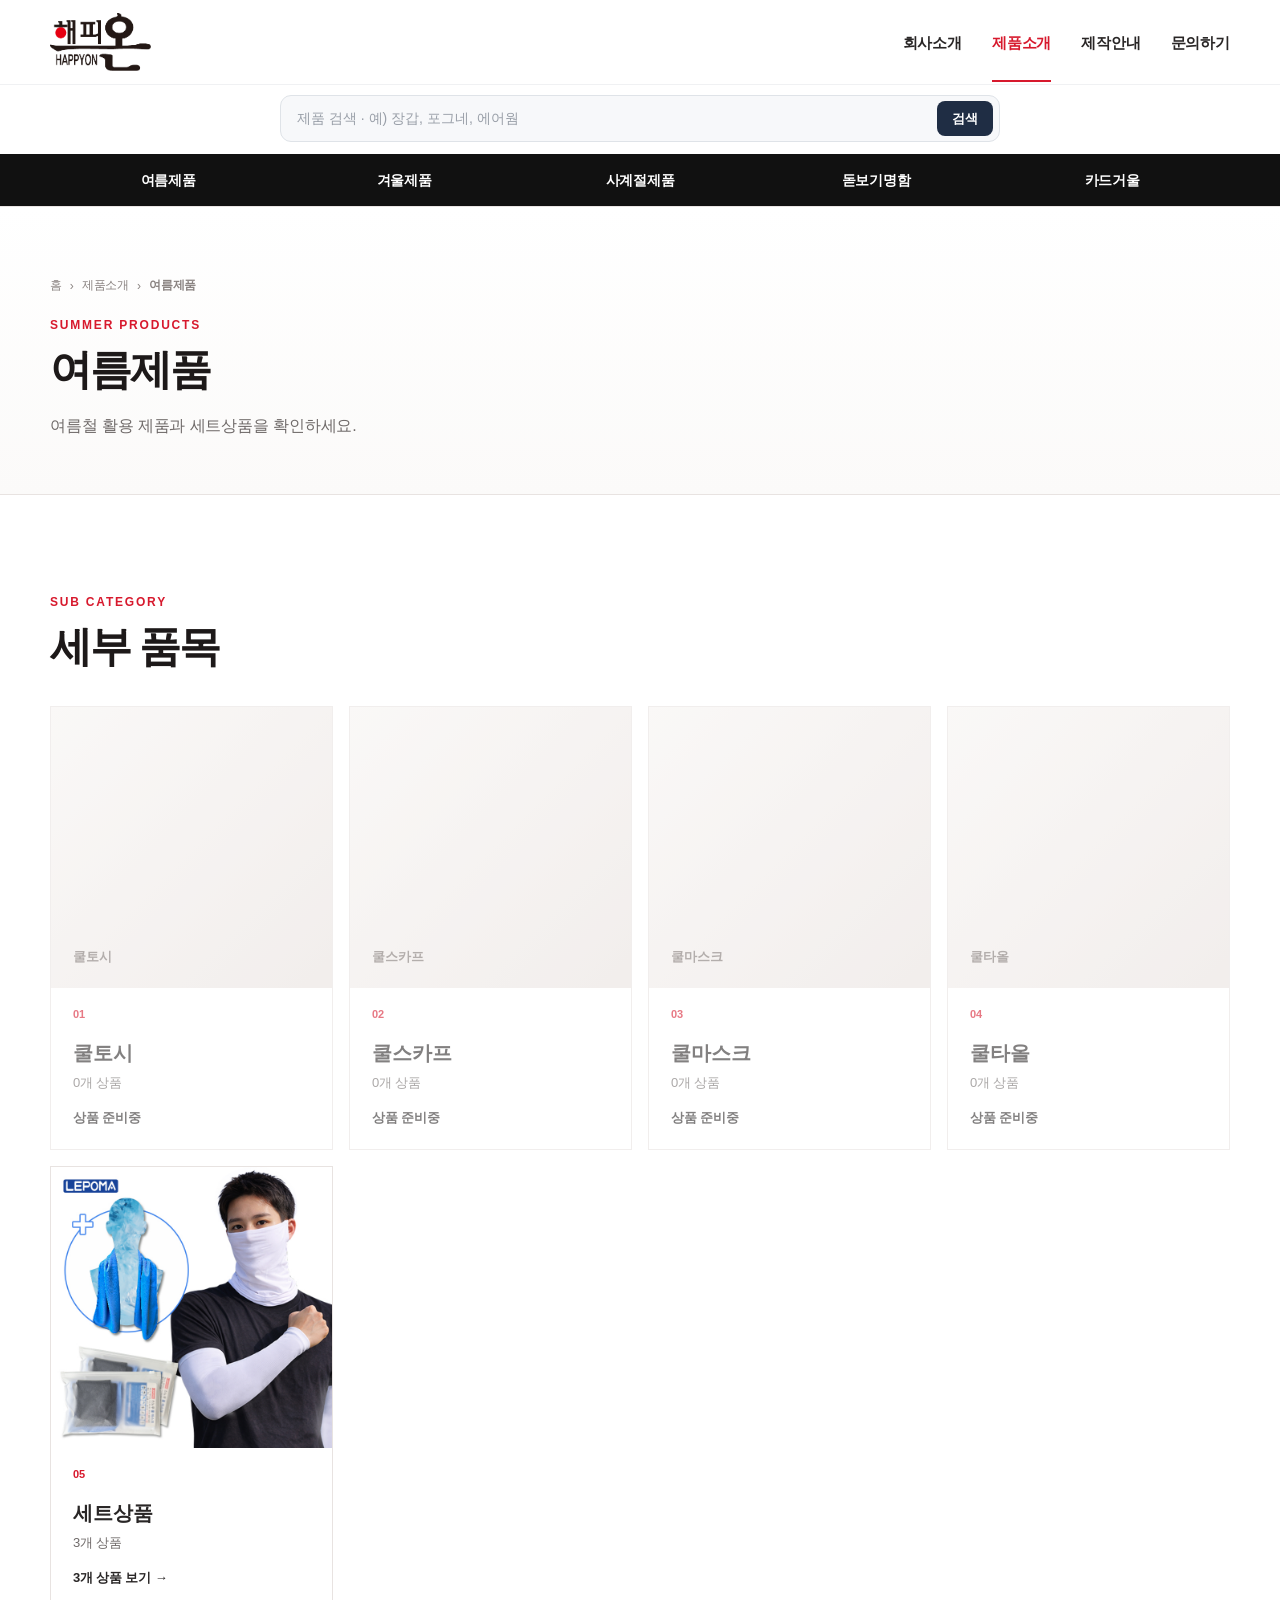
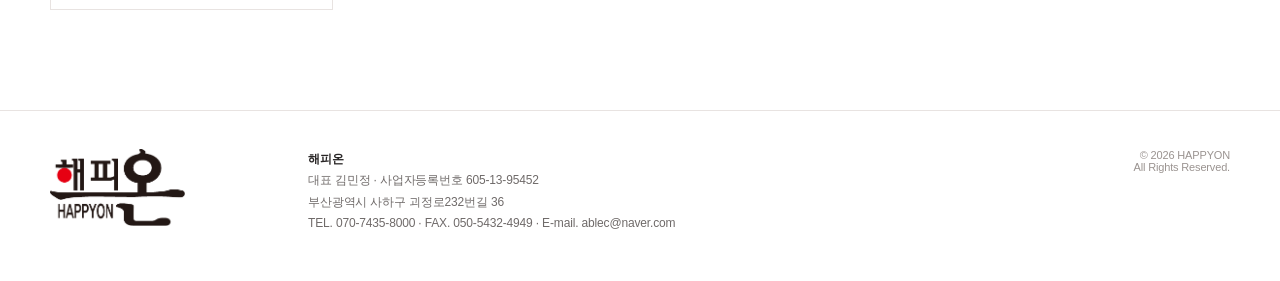
==== commit 7ab041c8: "Add files via upload" ====
--- a/category.html
+++ b/category.html
@@ -25,8 +25,8 @@
     <div class="container">
       <div class="section-head">
         <div>
-          <p class="eyebrow">SUB CATEGORY</p>
-          <h2>세부 품목</h2>
+          <p class="eyebrow" id="sub-section-eyebrow">SUB CATEGORY</p>
+          <h2 id="sub-section-title">세부 품목</h2>
         </div>
       </div>
       <div class="subcategory-grid" id="subcategory-list"></div>
@@ -55,42 +55,124 @@
 (async()=>{
   const d = await H.load();
 
-  let categoryThumbs = {};
+  let winterThumbs = {};
   try{
-    const r = await fetch(`data/category-thumbnails.json?ts=${Date.now()}`, {cache:'no-store'});
-    if(r.ok) categoryThumbs = await r.json();
+    const r = await fetch(`data/winter-category-thumbnails.json?ts=${Date.now()}`, {cache:'no-store'});
+    if(r.ok) winterThumbs = await r.json();
   }catch(e){}
 
   H.headerFooter(d.site,'products');
 
   const cid = H.q('category');
   const sid = H.q('sub');
+  const setpack = H.q('setpack');
   const c = d.categories.find(x=>x.id===cid) || d.categories[0];
   const s = (c.subs||[]).find(x=>x.id===sid);
 
-  document.title = (s ? s.label+' | ' : '') + c.label + ' | 해피온';
+  const setPackGroups = [
+    {id:'zipper_bag', label:'지퍼백 세트'},
+    {id:'pouch', label:'복주머니 세트'},
+    {id:'paper_handle_case', label:'손잡이 종이케이스 세트'}
+  ];
+  const activeSetPack = setPackGroups.find(x=>x.id===setpack);
+  const isWinterSets = c.id==='winter' && s && s.id==='sets';
+
+  document.title =
+    (activeSetPack ? activeSetPack.label+' | ' : '') +
+    (s ? s.label+' | ' : '') +
+    c.label + ' | 해피온';
+
   document.getElementById('cat-eyebrow').textContent = c.eyebrow || 'PRODUCTS';
-  document.getElementById('cat-title').textContent = s ? s.label : c.label;
-  document.getElementById('cat-desc').textContent = s
-    ? `${c.label} > ${s.label}에 등록된 상품입니다.`
-    : c.desc;
+  document.getElementById('cat-title').textContent = activeSetPack
+    ? activeSetPack.label
+    : (s ? s.label : c.label);
+
+  document.getElementById('cat-desc').textContent = activeSetPack
+    ? `${c.label} > 세트상품 > ${activeSetPack.label}에 등록된 상품입니다.`
+    : (s
+        ? `${c.label} > ${s.label}에 등록된 상품입니다.`
+        : c.desc);
+
+  let breadcrumbTail = `<strong>${H.esc(c.label)}</strong>`;
+
+  if(s){
+    breadcrumbTail =
+      `<a href="category.html?category=${encodeURIComponent(c.id)}">${H.esc(c.label)}</a><span>›</span>` +
+      (activeSetPack
+        ? `<a href="category.html?category=${encodeURIComponent(c.id)}&sub=sets">세트상품</a><span>›</span><strong>${H.esc(activeSetPack.label)}</strong>`
+        : `<strong>${H.esc(s.label)}</strong>`);
+  }
 
   document.getElementById('breadcrumbs').innerHTML =
     `<a href="index.html">홈</a><span>›</span>
      <a href="products.html">제품소개</a><span>›</span>
-     ${s
-       ? `<a href="category.html?category=${encodeURIComponent(c.id)}">${H.esc(c.label)}</a><span>›</span><strong>${H.esc(s.label)}</strong>`
-       : `<strong>${H.esc(c.label)}</strong>`}`;
+     ${breadcrumbTail}`;
 
   const subsec = document.getElementById('sub-section');
   const listsec = document.getElementById('list-section');
   const back = document.getElementById('back-cat');
 
-  if(s){
-    // 여러 상품이 있는 세부 품목에서만 이 화면을 사용
+  if(isWinterSets){
+    const allSetProducts = d.products.filter(p =>
+      p.published !== false &&
+      p.category === 'winter' &&
+      p.subcategory === 'sets'
+    );
+
+    if(activeSetPack){
+      // 세트 포장 소카테고리를 선택한 화면
+      subsec.style.display = 'none';
+      listsec.style.display = '';
+      back.href = `category.html?category=winter&sub=sets`;
+      back.textContent = '세트상품 소카테고리 보기 →';
+      document.getElementById('list-title').textContent = activeSetPack.label;
+
+      const list = allSetProducts.filter(p =>
+        p.set_package_category === activeSetPack.id
+      );
+
+      document.getElementById('category-products').innerHTML =
+        list.map(H.productCard).join('') ||
+        '<div class="empty">아직 이 소카테고리로 분류된 상품이 없습니다.</div>';
+    }else{
+      // 겨울 > 세트상품 첫 화면:
+      // 포장 기준 소카테고리 3개 + 전체 세트상품을 함께 보여준다.
+      subsec.style.display = '';
+      listsec.style.display = '';
+
+      document.getElementById('sub-section-eyebrow').textContent = 'SET CATEGORY';
+      document.getElementById('sub-section-title').textContent = '세트상품 소카테고리';
+
+      back.href = `category.html?category=winter`;
+      back.textContent = '겨울제품 전체 세부 품목 보기 →';
+      document.getElementById('list-title').textContent = '전체 세트상품';
+
+      document.getElementById('subcategory-list').innerHTML =
+        setPackGroups.map((group,i)=>{
+          const n = allSetProducts.filter(p =>
+            p.set_package_category === group.id
+          ).length;
+
+          return `
+            <a class="subcategory-card" href="category.html?category=winter&sub=sets&setpack=${encodeURIComponent(group.id)}">
+              <span class="tag">${String(i+1).padStart(2,'0')}</span>
+              <div>
+                <h3>${H.esc(group.label)}</h3>
+                <span class="count">${n}개 상품</span>
+              </div>
+            </a>`;
+        }).join('');
+
+      document.getElementById('category-products').innerHTML =
+        allSetProducts.map(H.productCard).join('') ||
+        '<div class="empty">아직 등록된 세트상품이 없습니다.</div>';
+    }
+  }else if(s){
+    // 여러 상품이 있는 일반 세부 품목
     subsec.style.display = 'none';
     listsec.style.display = '';
     back.href = `category.html?category=${encodeURIComponent(c.id)}`;
+    back.textContent = '전체 세부 품목 보기 →';
     document.getElementById('list-title').textContent = s.label;
 
     const list = d.products.filter(p =>
@@ -128,8 +210,8 @@
           actionText = `${n}개 상품 보기 →`;
         }
 
-        const thumbKey = `${c.id}_${x.id}`.replace(/-/g,'_');
-        const customThumb = categoryThumbs[thumbKey] || '';
+        const winterThumbKey = `winter_${x.id}`.replace(/-/g,'_');
+        const customThumb = c.id==='winter' ? (winterThumbs[winterThumbKey] || '') : '';
         const thumbSrc = customThumb || (first && first.hero_image ? first.hero_image : '');
 
         const thumb = thumbSrc
--- a/assets/css/style.css
+++ b/assets/css/style.css
@@ -839,35 +839,198 @@
   font-size:13px;
 }
 
-/* Related set products on product detail */
-.linked-set-products{
-  margin-top:34px;
-}
-.linked-set-products:first-child{
-  margin-top:0;
-}
-.related-set-grid{
+
+/* =========================================================
+   GLOBAL PRODUCT SEARCH
+   모든 페이지 공통 헤더 검색
+   ========================================================= */
+.global-product-search{
+  position:relative;
+  z-index:60;
+  background:#fff;
+  border-top:1px solid #f0f1f3;
+  padding:10px 0 12px;
+}
+
+.global-search-shell{
+  position:relative;
+  width:min(720px,100%);
+  margin:0 auto;
+}
+
+.global-search-form{
+  display:flex;
+  align-items:center;
+  gap:8px;
+  width:100%;
+  padding:5px 6px 5px 16px;
+  background:#f7f8fa;
+  border:1px solid #dfe3e8;
+  border-radius:11px;
+  transition:border-color .15s ease,box-shadow .15s ease,background .15s ease;
+}
+
+.global-search-form:focus-within{
+  background:#fff;
+  border-color:#8792a3;
+  box-shadow:0 6px 18px rgba(27,39,61,.08);
+}
+
+.global-search-input{
+  flex:1;
+  min-width:0;
+  border:0;
+  outline:0;
+  background:transparent;
+  color:#171a1f;
+  font:inherit;
+  font-size:14px;
+  line-height:1.4;
+  padding:7px 0;
+}
+
+.global-search-input::placeholder{
+  color:#999fa8;
+}
+
+.global-search-button{
+  flex:0 0 auto;
+  border:0;
+  border-radius:8px;
+  background:#1f2d44;
+  color:#fff;
+  font:inherit;
+  font-size:13px;
+  font-weight:700;
+  line-height:1;
+  padding:11px 15px;
+  cursor:pointer;
+}
+
+.global-search-dropdown{
+  display:none;
+  position:absolute;
+  left:0;
+  right:0;
+  top:calc(100% + 7px);
+  z-index:120;
+  max-height:min(560px,70vh);
+  overflow:auto;
+  background:#fff;
+  border:1px solid #dfe3e8;
+  border-radius:12px;
+  box-shadow:0 16px 38px rgba(20,30,48,.16);
+}
+
+.global-search-dropdown.show{
+  display:block;
+}
+
+.global-search-count{
+  padding:11px 14px 9px;
+  color:#737a84;
+  font-size:12px;
+  border-bottom:1px solid #eef0f3;
+}
+
+.global-search-list{
+  padding:6px;
+}
+
+.global-search-item{
   display:grid;
-  grid-template-columns:repeat(3,minmax(0,1fr));
-  gap:18px;
-}
-.related-set-grid .product-card{
+  grid-template-columns:58px minmax(0,1fr);
+  gap:11px;
+  align-items:center;
+  padding:8px;
+  border-radius:9px;
+  color:inherit;
+  text-decoration:none;
+}
+
+.global-search-item:hover{
+  background:#f5f7fa;
+}
+
+.global-search-thumb{
+  width:58px;
+  height:58px;
+  display:flex;
+  align-items:center;
+  justify-content:center;
+  overflow:hidden;
+  border-radius:7px;
+  background:#f4f5f7;
+  color:#9aa0aa;
+  font-size:9px;
+}
+
+.global-search-thumb img{
+  width:100%;
+  height:100%;
+  object-fit:contain;
+  background:#fff;
+}
+
+.global-search-copy{
   min-width:0;
 }
-.related-set-grid .product-media{
-  aspect-ratio:1/1;
-}
-.related-set-grid .product-media img{
-  object-fit:contain;
-}
-
-@media(max-width:900px){
-  .related-set-grid{
-    grid-template-columns:repeat(2,minmax(0,1fr));
-  }
-}
-@media(max-width:620px){
-  .related-set-grid{
-    grid-template-columns:1fr;
-  }
-}
+
+.global-search-meta{
+  margin-bottom:3px;
+  color:#848b95;
+  font-size:11px;
+}
+
+.global-search-copy strong{
+  display:block;
+  overflow:hidden;
+  color:#181b20;
+  font-size:14px;
+  line-height:1.35;
+  white-space:nowrap;
+  text-overflow:ellipsis;
+}
+
+.global-search-copy p{
+  margin:3px 0 0;
+  overflow:hidden;
+  color:#6c737d;
+  font-size:12px;
+  line-height:1.4;
+  white-space:nowrap;
+  text-overflow:ellipsis;
+}
+
+.global-search-empty{
+  padding:22px 16px;
+  color:#777e88;
+  font-size:13px;
+  text-align:center;
+}
+
+@media(max-width:720px){
+  .global-product-search{
+    padding:8px 0 9px;
+  }
+
+  .global-search-shell{
+    width:100%;
+  }
+
+  .global-search-form{
+    padding-left:12px;
+  }
+
+  .global-search-input{
+    font-size:13px;
+  }
+
+  .global-search-button{
+    padding:10px 12px;
+  }
+
+  .global-search-dropdown{
+    max-height:60vh;
+  }
+}
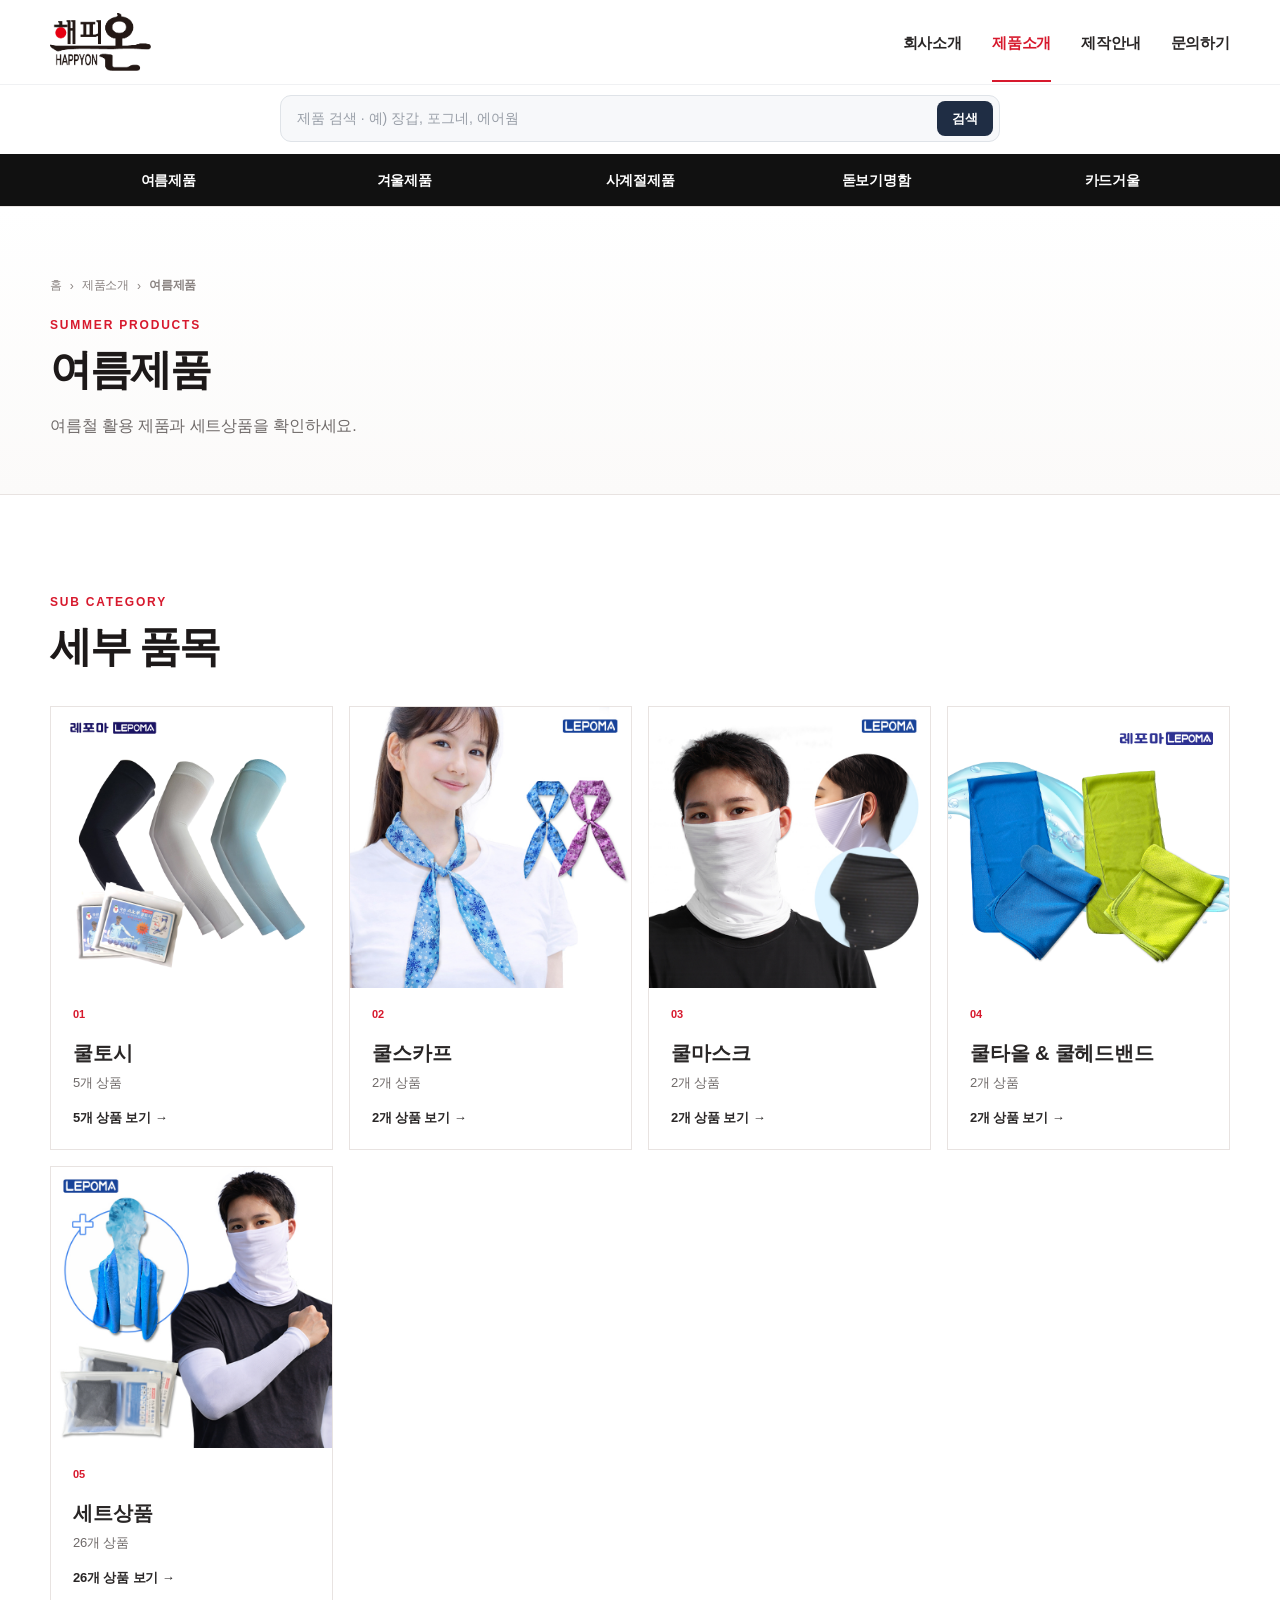
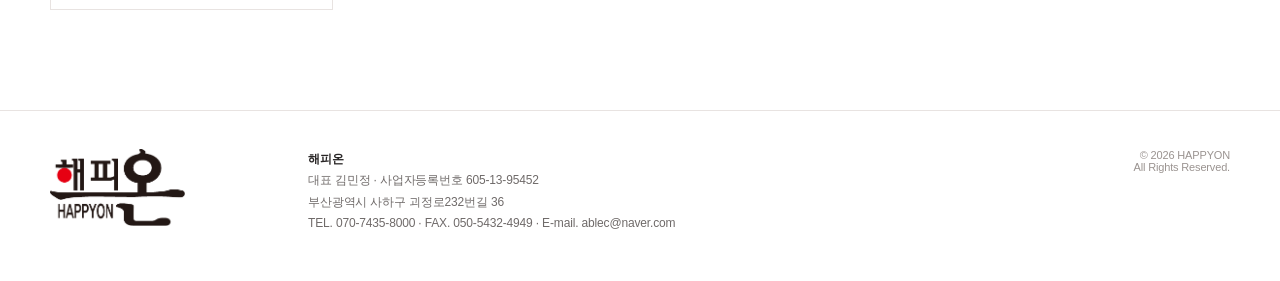
==== commit 07be6217: "Add files via upload" ====
--- a/category.html
+++ b/category.html
@@ -69,13 +69,95 @@
   const c = d.categories.find(x=>x.id===cid) || d.categories[0];
   const s = (c.subs||[]).find(x=>x.id===sid);
 
-  const setPackGroups = [
+  const winterSetPackGroups = [
     {id:'zipper_bag', label:'지퍼백 세트'},
     {id:'pouch', label:'복주머니 세트'},
     {id:'paper_handle_case', label:'손잡이 종이케이스 세트'}
   ];
+
+  const summerSetPackGroups = [
+    {id:'zipper_bag', label:'지퍼백 세트'},
+    {id:'pouch', label:'복주머니 세트'},
+    {id:'paper_case', label:'종이케이스 세트'},
+    {id:'handle_zipper_bag', label:'손잡이 지퍼백 세트'}
+  ];
+
+  const setPackGroups = c.id==='summer'
+    ? summerSetPackGroups
+    : winterSetPackGroups;
+
+  const normValue=(v)=>String(v||'')
+    .trim()
+    .toLowerCase()
+    .replace(/\s+/g,'')
+    .replace(/-/g,'_');
+
+  const setSubValues=new Set([
+    'sets','set','set_product','setproduct','세트상품'
+  ]);
+
+  const packageValueMap={
+    'zipper_bag':'zipper_bag',
+    'zipperbag':'zipper_bag',
+    '지퍼백':'zipper_bag',
+    '지퍼백세트':'zipper_bag',
+
+    'pouch':'pouch',
+    '복주머니':'pouch',
+    '복주머니세트':'pouch',
+    '복조리':'pouch',
+    '복조리세트':'pouch',
+    '복조리개':'pouch',
+    '복조리개세트':'pouch',
+
+    'paper_handle_case':'paper_handle_case',
+    'paperhandlecase':'paper_handle_case',
+    '손잡이종이케이스':'paper_handle_case',
+    '손잡이종이케이스세트':'paper_handle_case',
+    '종이케이스':'paper_handle_case',
+    '종이케이스세트':'paper_handle_case'
+  };
+
+  const getPackageId=(p)=>{
+    const raw=normValue(p && p.set_package_category);
+
+    if(c.id==='summer'){
+      const summerMap={
+        'zipper_bag':'zipper_bag',
+        'zipperbag':'zipper_bag',
+        '지퍼백':'zipper_bag',
+        '지퍼백세트':'zipper_bag',
+
+        'pouch':'pouch',
+        '복주머니':'pouch',
+        '복주머니세트':'pouch',
+
+        'paper_case':'paper_case',
+        'papercase':'paper_case',
+        '종이케이스':'paper_case',
+        '종이케이스세트':'paper_case',
+
+        'paper_handle_case':'paper_case',
+        'paperhandlecase':'paper_case',
+        '손잡이종이케이스':'paper_case',
+        '손잡이종이케이스세트':'paper_case',
+
+        'handle_zipper_bag':'handle_zipper_bag',
+        'handlezipperbag':'handle_zipper_bag',
+        '손잡이지퍼백':'handle_zipper_bag',
+        '손잡이지퍼백세트':'handle_zipper_bag'
+      };
+      return summerMap[raw] || raw;
+    }
+
+    return packageValueMap[raw] || raw;
+  };
+
   const activeSetPack = setPackGroups.find(x=>x.id===setpack);
-  const isWinterSets = c.id==='winter' && s && s.id==='sets';
+  const isPackageSets =
+    (c.id==='winter' || c.id==='summer') &&
+    s &&
+    setSubValues.has(normValue(s.id));
 
   document.title =
     (activeSetPack ? activeSetPack.label+' | ' : '') +
@@ -112,53 +194,65 @@
   const listsec = document.getElementById('list-section');
   const back = document.getElementById('back-cat');
 
-  if(isWinterSets){
+  if(isPackageSets){
     const allSetProducts = d.products.filter(p =>
       p.published !== false &&
-      p.category === 'winter' &&
-      p.subcategory === 'sets'
+      p.category === c.id &&
+      setSubValues.has(normValue(p.subcategory))
     );
 
     if(activeSetPack){
       // 세트 포장 소카테고리를 선택한 화면
       subsec.style.display = 'none';
-      listsec.style.display = '';
-      back.href = `category.html?category=winter&sub=sets`;
+      listsec.style.display = 'block';
+      back.href = `category.html?category=${encodeURIComponent(c.id)}&sub=sets`;
       back.textContent = '세트상품 소카테고리 보기 →';
       document.getElementById('list-title').textContent = activeSetPack.label;
 
       const list = allSetProducts.filter(p =>
-        p.set_package_category === activeSetPack.id
+        getPackageId(p) === activeSetPack.id
       );
 
       document.getElementById('category-products').innerHTML =
         list.map(H.productCard).join('') ||
         '<div class="empty">아직 이 소카테고리로 분류된 상품이 없습니다.</div>';
     }else{
-      // 겨울 > 세트상품 첫 화면:
+      // 겨울/여름 > 세트상품 첫 화면:
       // 포장 기준 소카테고리 3개 + 전체 세트상품을 함께 보여준다.
-      subsec.style.display = '';
-      listsec.style.display = '';
+      subsec.style.display = 'block';
+      listsec.style.display = 'block';
 
       document.getElementById('sub-section-eyebrow').textContent = 'SET CATEGORY';
       document.getElementById('sub-section-title').textContent = '세트상품 소카테고리';
 
-      back.href = `category.html?category=winter`;
-      back.textContent = '겨울제품 전체 세부 품목 보기 →';
+      back.href = `category.html?category=${encodeURIComponent(c.id)}`;
+      back.textContent = `${c.label} 전체 세부 품목 보기 →`;
       document.getElementById('list-title').textContent = '전체 세트상품';
 
       document.getElementById('subcategory-list').innerHTML =
         setPackGroups.map((group,i)=>{
-          const n = allSetProducts.filter(p =>
-            p.set_package_category === group.id
-          ).length;
+          const items = allSetProducts.filter(p =>
+            getPackageId(p) === group.id
+          );
+
+          const n = items.length;
+          const first = items[0];
+          const thumbKey = `winter_sets_${group.id}`.replace(/-/g,'_');
+          const customThumb = c.id==='winter' ? (winterThumbs[thumbKey] || '') : '';
+          const thumbSrc = customThumb || (first && first.hero_image ? first.hero_image : '');
+
+          const thumb = thumbSrc
+            ? `<img src="${H.esc(thumbSrc.replace(/^\//,''))}" alt="${H.esc(group.label)}">`
+            : `<div class="subcategory-placeholder"><span>${H.esc(group.label)}</span></div>`;
 
           return `
-            <a class="subcategory-card" href="category.html?category=winter&sub=sets&setpack=${encodeURIComponent(group.id)}">
-              <span class="tag">${String(i+1).padStart(2,'0')}</span>
-              <div>
+            <a class="subcategory-card subcategory-card-with-image ${n===0?'is-empty':''}" href="category.html?category=${encodeURIComponent(c.id)}&sub=sets&setpack=${encodeURIComponent(group.id)}">
+              <div class="subcategory-media">${thumb}</div>
+              <div class="subcategory-content">
+                <span class="tag">${String(i+1).padStart(2,'0')}</span>
                 <h3>${H.esc(group.label)}</h3>
                 <span class="count">${n}개 상품</span>
+                <span class="subcategory-action">${n>0 ? `${n}개 상품 보기 →` : '상품 준비중'}</span>
               </div>
             </a>`;
         }).join('');
@@ -170,7 +264,7 @@
   }else if(s){
     // 여러 상품이 있는 일반 세부 품목
     subsec.style.display = 'none';
-    listsec.style.display = '';
+    listsec.style.display = 'block';
     back.href = `category.html?category=${encodeURIComponent(c.id)}`;
     back.textContent = '전체 세부 품목 보기 →';
     document.getElementById('list-title').textContent = s.label;
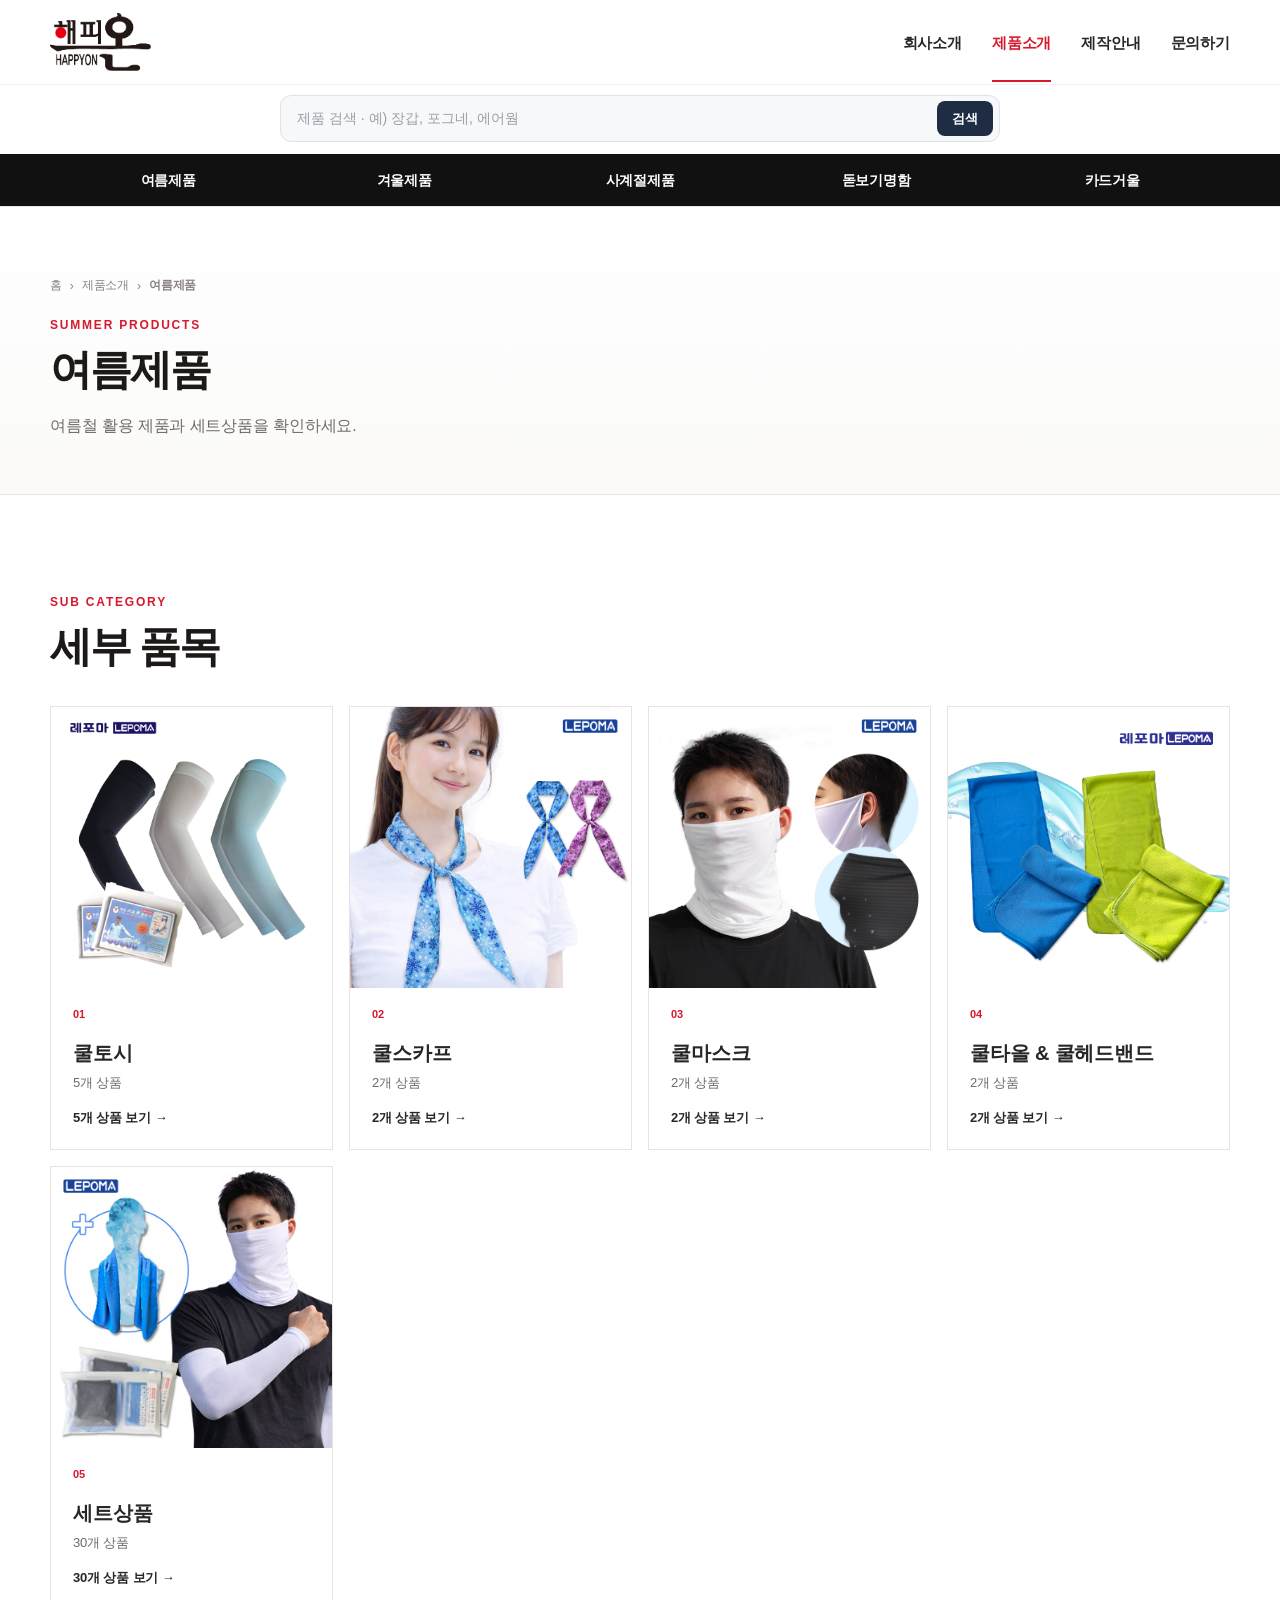
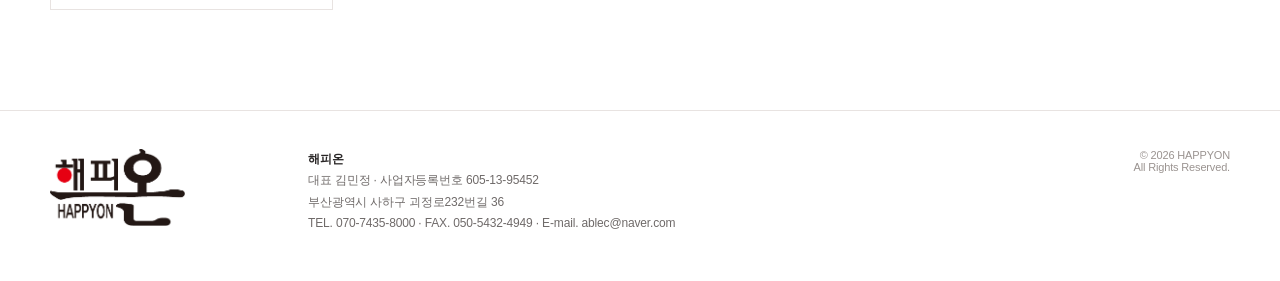
==== commit 5551e917: "Add files via upload" ====
--- a/category.html
+++ b/category.html
@@ -7,6 +7,13 @@
   <meta name="description" content="해피온 제품 카테고리">
   <link rel="icon" href="assets/images/logo.png">
   <link rel="stylesheet" href="assets/css/style.css">
+
+<style>
+/* 카테고리 상품카드 상품명만 살짝 축소 */
+.product-grid .product-body h3{
+  font-size:19px;
+}
+</style>
 </head>
 <body>
 <div id="site-header"></div>
